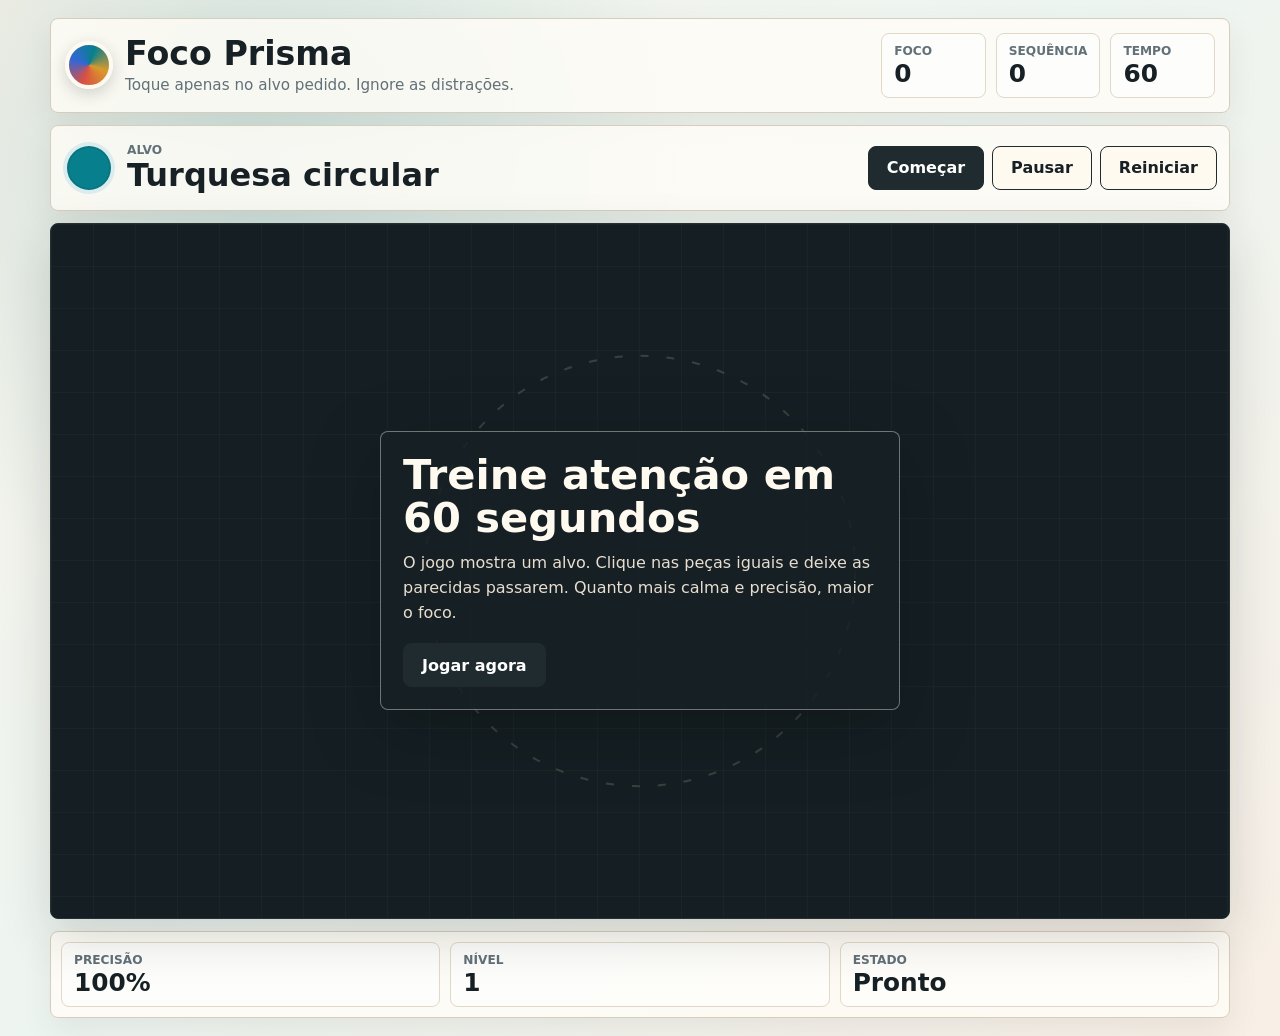
==== index.html @ f66d7e4d "Rename foco-prisma.html to index.html" ====
<!doctype html>
<html lang="pt">
  <head>
    <meta charset="utf-8" />
    <meta name="viewport" content="width=device-width, initial-scale=1" />
    <title>Foco Prisma</title>
    <link rel="stylesheet" href="./foco-prisma.css" />
  </head>
  <body>
    <main class="app" aria-label="Jogo Foco Prisma">
      <section class="hud" aria-label="Painel do jogo">
        <div class="brand">
          <span class="mark" aria-hidden="true"></span>
          <div>
            <h1>Foco Prisma</h1>
            <p>Toque apenas no alvo pedido. Ignore as distrações.</p>
          </div>
        </div>

        <div class="meters" aria-label="Indicadores">
          <div class="meter">
            <span>Foco</span>
            <strong id="score">0</strong>
          </div>
          <div class="meter">
            <span>Sequência</span>
            <strong id="streak">0</strong>
          </div>
          <div class="meter">
            <span>Tempo</span>
            <strong id="time">60</strong>
          </div>
        </div>
      </section>

      <section class="mission" aria-label="Missão atual">
        <div class="target-card">
          <span class="target-label">Alvo</span>
          <div class="target-symbol" id="targetSymbol" aria-hidden="true"></div>
          <strong id="targetText">Azul circular</strong>
        </div>
        <div class="controls">
          <button id="startBtn" type="button">Começar</button>
          <button id="pauseBtn" type="button" aria-pressed="false">Pausar</button>
          <button id="resetBtn" type="button">Reiniciar</button>
        </div>
      </section>

      <section class="stage-wrap" aria-label="Área de treino">
        <canvas id="game" width="1120" height="660"></canvas>
        <div class="overlay show" id="overlay">
          <div class="overlay-panel">
            <h2>Treine atenção em 60 segundos</h2>
            <p>O jogo mostra um alvo. Clique nas peças iguais e deixe as parecidas passarem. Quanto mais calma e precisão, maior o foco.</p>
            <button id="overlayStart" type="button">Jogar agora</button>
          </div>
        </div>
      </section>

      <section class="summary" aria-label="Resumo de desempenho">
        <div>
          <span>Precisão</span>
          <strong id="accuracy">100%</strong>
        </div>
        <div>
          <span>Nível</span>
          <strong id="level">1</strong>
        </div>
        <div>
          <span>Estado</span>
          <strong id="state">Pronto</strong>
        </div>
      </section>
    </main>

    <script src="./foco-prisma.js"></script>
  </body>
</html>
---- foco-prisma.css ----
:root {
  color-scheme: light;
  --ink: #172024;
  --muted: #627078;
  --paper: #f7f2e8;
  --panel: #fffdf7;
  --line: #d7cdbc;
  --teal: #087f8c;
  --red: #d94f45;
  --amber: #d99a2b;
  --blue: #3267d6;
  --green: #287f55;
  --shadow: 0 18px 50px rgba(34, 31, 24, 0.16);
}

* {
  box-sizing: border-box;
}

body {
  margin: 0;
  min-height: 100vh;
  color: var(--ink);
  font-family: Inter, ui-sans-serif, system-ui, -apple-system, BlinkMacSystemFont, "Segoe UI", sans-serif;
  background:
    radial-gradient(circle at 20% 15%, rgba(8, 127, 140, 0.16), transparent 28rem),
    linear-gradient(135deg, #f7f2e8 0%, #edf5f1 47%, #f8efe6 100%);
}

button {
  min-height: 44px;
  border: 1px solid #1f2b2f;
  border-radius: 8px;
  padding: 0 18px;
  color: #fff;
  background: #1f2b2f;
  font: inherit;
  font-weight: 800;
  cursor: pointer;
  transition: transform 140ms ease, background 140ms ease, box-shadow 140ms ease;
}

button:hover {
  transform: translateY(-1px);
  box-shadow: 0 8px 18px rgba(23, 32, 36, 0.18);
}

button:active {
  transform: translateY(0);
}

.app {
  width: min(1180px, calc(100vw - 28px));
  min-height: 100vh;
  margin: 0 auto;
  padding: 18px 0;
  display: grid;
  grid-template-rows: auto auto minmax(360px, 1fr) auto;
  gap: 12px;
}

.hud,
.mission,
.summary {
  background: rgba(255, 253, 247, 0.82);
  border: 1px solid var(--line);
  border-radius: 8px;
  box-shadow: 0 12px 30px rgba(63, 52, 37, 0.08);
}

.hud {
  min-height: 94px;
  padding: 14px;
  display: flex;
  align-items: center;
  justify-content: space-between;
  gap: 18px;
}

.brand {
  display: flex;
  align-items: center;
  gap: 12px;
  min-width: 220px;
}

.mark {
  width: 48px;
  height: 48px;
  flex: 0 0 auto;
  border-radius: 50%;
  background:
    conic-gradient(from 20deg, var(--teal), var(--amber), var(--red), var(--blue), var(--teal));
  border: 4px solid #fffaf0;
  box-shadow: 0 5px 16px rgba(23, 32, 36, 0.18);
}

h1,
h2,
p {
  margin: 0;
}

h1 {
  font-size: clamp(1.35rem, 2.6vw, 2.25rem);
  line-height: 1;
}

.brand p {
  margin-top: 5px;
  color: var(--muted);
  font-size: 0.95rem;
}

.meters,
.summary {
  display: grid;
  grid-template-columns: repeat(3, minmax(92px, 1fr));
  gap: 10px;
}

.meter,
.summary div {
  min-height: 62px;
  padding: 10px 12px;
  border: 1px solid #e1d8c8;
  border-radius: 8px;
  background: rgba(255, 255, 255, 0.62);
}

.meter span,
.summary span,
.target-label {
  display: block;
  color: var(--muted);
  font-size: 0.76rem;
  font-weight: 900;
  letter-spacing: 0;
  text-transform: uppercase;
}

.meter strong,
.summary strong {
  display: block;
  margin-top: 4px;
  font-size: 1.55rem;
  line-height: 1;
}

.mission {
  min-height: 86px;
  padding: 12px;
  display: flex;
  align-items: center;
  justify-content: space-between;
  gap: 14px;
}

.target-card {
  display: grid;
  grid-template-columns: auto 1fr;
  grid-template-rows: auto auto;
  column-gap: 12px;
  align-items: center;
}

.target-symbol {
  grid-row: 1 / 3;
  width: 52px;
  height: 52px;
  border-radius: 50%;
  background: var(--blue);
  border: 4px solid rgba(255, 255, 255, 0.85);
  box-shadow: inset 0 0 0 2px rgba(23, 32, 36, 0.1);
}

#targetText {
  font-size: clamp(1.25rem, 3vw, 2rem);
  line-height: 1.05;
}

.controls {
  display: flex;
  flex-wrap: wrap;
  justify-content: flex-end;
  gap: 8px;
}

#pauseBtn,
#resetBtn {
  color: var(--ink);
  background: #fffaf0;
}

.stage-wrap {
  position: relative;
  overflow: hidden;
  min-height: 360px;
  border: 1px solid #273035;
  border-radius: 8px;
  background:
    linear-gradient(rgba(255, 255, 255, 0.06) 1px, transparent 1px),
    linear-gradient(90deg, rgba(255, 255, 255, 0.06) 1px, transparent 1px),
    #182529;
  background-size: 42px 42px;
  box-shadow: var(--shadow);
}

canvas {
  display: block;
  width: 100%;
  height: 100%;
  min-height: 360px;
}

.overlay {
  position: absolute;
  inset: 0;
  display: none;
  place-items: center;
  padding: 18px;
  background: rgba(19, 28, 31, 0.58);
}

.overlay.show {
  display: grid;
}

.overlay-panel {
  width: min(520px, 100%);
  padding: 22px;
  border: 1px solid rgba(255, 255, 255, 0.38);
  border-radius: 8px;
  color: #fffaf0;
  background: rgba(23, 32, 36, 0.84);
  box-shadow: 0 20px 70px rgba(0, 0, 0, 0.25);
}

.overlay-panel h2 {
  font-size: clamp(1.55rem, 4vw, 2.6rem);
  line-height: 1.02;
}

.overlay-panel p {
  margin: 12px 0 18px;
  color: #e8ded0;
  line-height: 1.55;
}

.summary {
  min-height: 76px;
  padding: 10px;
}

@media (max-width: 760px) {
  .app {
    width: min(100vw - 16px, 1180px);
    padding: 8px 0;
    gap: 8px;
    grid-template-rows: auto auto 1fr auto;
  }

  .hud,
  .mission {
    align-items: stretch;
    flex-direction: column;
  }

  .meters,
  .summary {
    grid-template-columns: repeat(3, minmax(0, 1fr));
  }

  .meter,
  .summary div {
    padding: 8px;
  }

  .meter strong,
  .summary strong {
    font-size: 1.22rem;
  }

  .controls {
    display: grid;
    grid-template-columns: repeat(3, minmax(0, 1fr));
  }

  button {
    padding: 0 8px;
    font-size: 0.9rem;
  }

  .stage-wrap,
  canvas {
    min-height: 420px;
  }
}
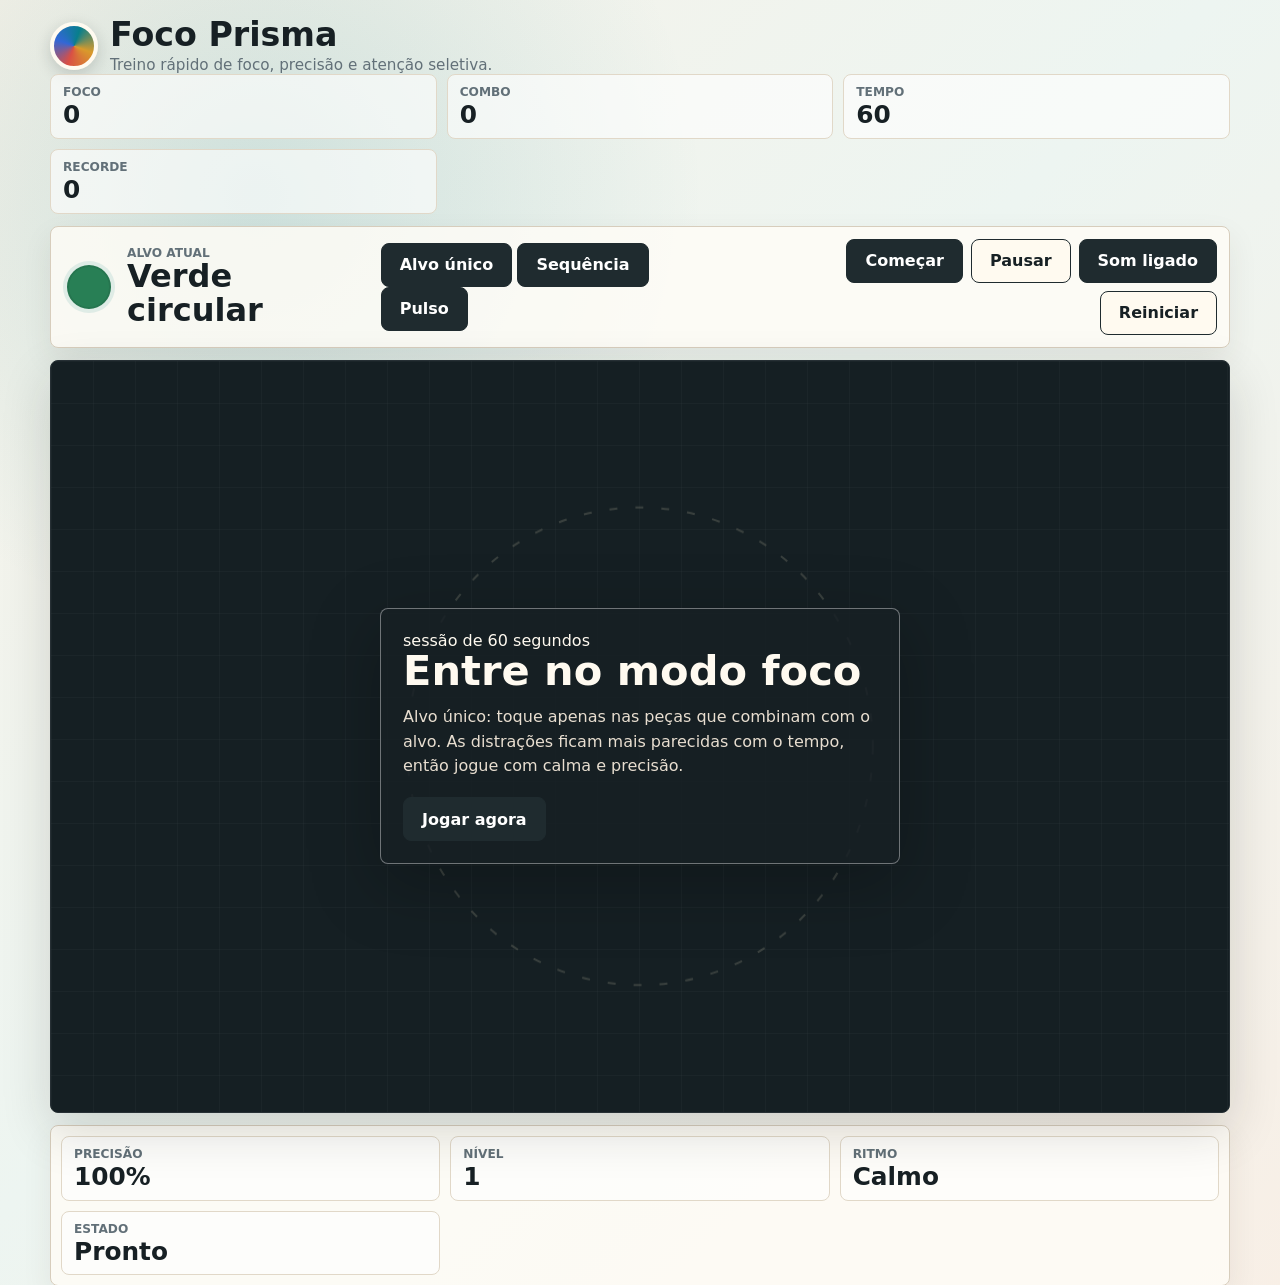
==== commit f35c9f4f: "Update index.html" ====
--- a/index.html
+++ b/index.html
@@ -2,57 +2,73 @@
 <html lang="pt">
   <head>
     <meta charset="utf-8" />
-    <meta name="viewport" content="width=device-width, initial-scale=1" />
+    <meta name="viewport" content="width=device-width, initial-scale=1, viewport-fit=cover" />
     <title>Foco Prisma</title>
     <link rel="stylesheet" href="./foco-prisma.css" />
   </head>
   <body>
     <main class="app" aria-label="Jogo Foco Prisma">
-      <section class="hud" aria-label="Painel do jogo">
+      <section class="topbar" aria-label="Painel principal">
         <div class="brand">
           <span class="mark" aria-hidden="true"></span>
           <div>
             <h1>Foco Prisma</h1>
-            <p>Toque apenas no alvo pedido. Ignore as distrações.</p>
+            <p>Treino rápido de foco, precisão e atenção seletiva.</p>
           </div>
         </div>
 
-        <div class="meters" aria-label="Indicadores">
-          <div class="meter">
+        <div class="meters" aria-label="Indicadores do jogo">
+          <div class="meter score">
             <span>Foco</span>
             <strong id="score">0</strong>
           </div>
           <div class="meter">
-            <span>Sequência</span>
+            <span>Combo</span>
             <strong id="streak">0</strong>
           </div>
           <div class="meter">
             <span>Tempo</span>
             <strong id="time">60</strong>
           </div>
+          <div class="meter">
+            <span>Recorde</span>
+            <strong id="best">0</strong>
+          </div>
         </div>
       </section>
 
-      <section class="mission" aria-label="Missão atual">
+      <section class="mission" aria-label="Missao atual">
         <div class="target-card">
-          <span class="target-label">Alvo</span>
+          <span class="target-label">Alvo atual</span>
           <div class="target-symbol" id="targetSymbol" aria-hidden="true"></div>
           <strong id="targetText">Azul circular</strong>
         </div>
-        <div class="controls">
-          <button id="startBtn" type="button">Começar</button>
+
+        <div class="mode-tabs" aria-label="Tipos de treino">
+          <button class="mode-btn active" type="button" data-mode="selective" aria-pressed="true">Alvo único</button>
+          <button class="mode-btn" type="button" data-mode="sequence" aria-pressed="false">Sequência</button>
+          <button class="mode-btn" type="button" data-mode="pulse" aria-pressed="false">Pulso</button>
+        </div>
+
+        <div class="controls" aria-label="Controlos">
+          <button id="startBtn" class="primary" type="button">Começar</button>
           <button id="pauseBtn" type="button" aria-pressed="false">Pausar</button>
+          <button id="soundBtn" type="button" aria-pressed="false">Som ligado</button>
           <button id="resetBtn" type="button">Reiniciar</button>
         </div>
       </section>
 
-      <section class="stage-wrap" aria-label="Área de treino">
+      <section class="stage-wrap" aria-label="Area de treino">
+        <div class="timebar" aria-hidden="true"><span id="timebarFill"></span></div>
         <canvas id="game" width="1120" height="660"></canvas>
+        <div class="feedback" id="feedback" aria-live="polite">Respire. Observe. Toque apenas no alvo.</div>
+
         <div class="overlay show" id="overlay">
           <div class="overlay-panel">
-            <h2>Treine atenção em 60 segundos</h2>
-            <p>O jogo mostra um alvo. Clique nas peças iguais e deixe as parecidas passarem. Quanto mais calma e precisão, maior o foco.</p>
-            <button id="overlayStart" type="button">Jogar agora</button>
+            <span class="eyebrow">sessão de 60 segundos</span>
+            <h2>Entre no modo foco</h2>
+            <p id="modeDescription">Alvo único: toque apenas nas peças que combinam com o alvo. As distrações ficam mais parecidas com o tempo, então jogue com calma e precisão.</p>
+            <button id="overlayStart" class="primary" type="button">Jogar agora</button>
           </div>
         </div>
       </section>
@@ -67,6 +83,10 @@
           <strong id="level">1</strong>
         </div>
         <div>
+          <span>Ritmo</span>
+          <strong id="tempo">Calmo</strong>
+        </div>
+        <div>
           <span>Estado</span>
           <strong id="state">Pronto</strong>
         </div>
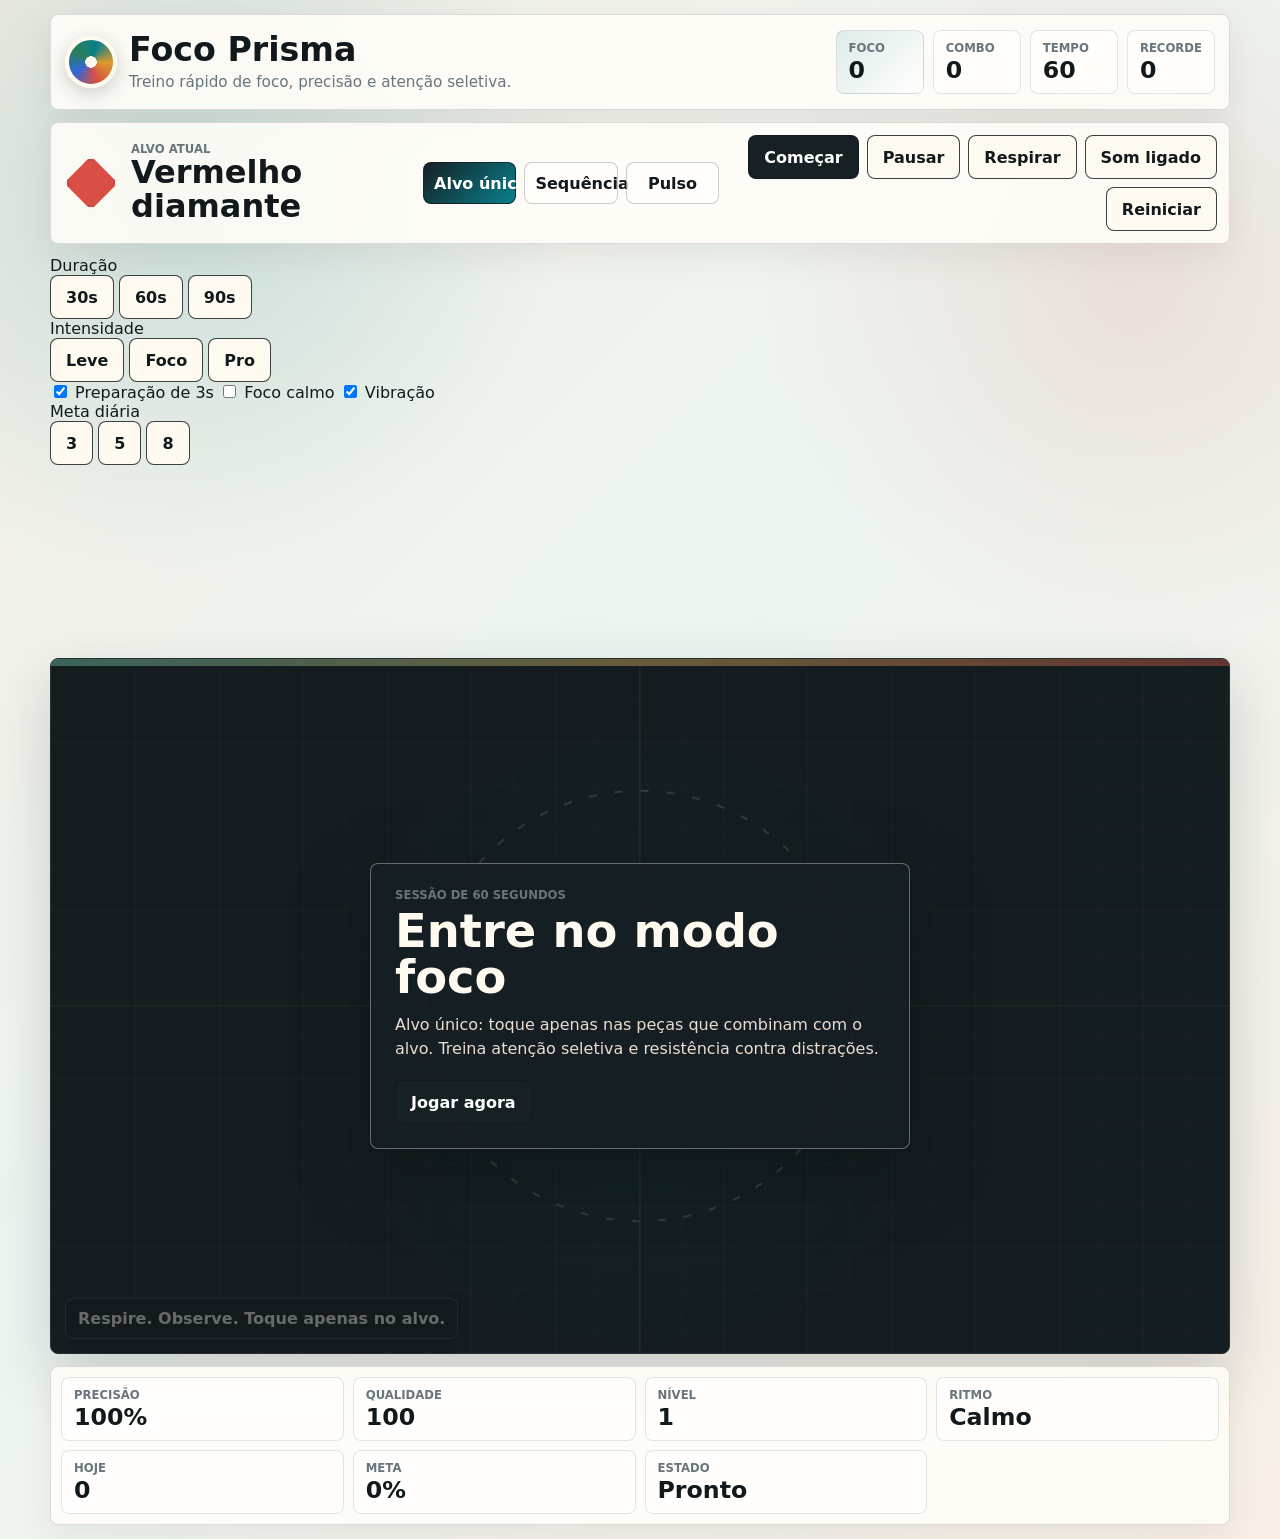
==== commit 4933ec9a: "Enhance control panel with new settings and buttons Added new controls and settings for duration, in" ====
--- a/index.html
+++ b/index.html
@@ -53,14 +53,61 @@
         <div class="controls" aria-label="Controlos">
           <button id="startBtn" class="primary" type="button">Começar</button>
           <button id="pauseBtn" type="button" aria-pressed="false">Pausar</button>
-          <button id="soundBtn" type="button" aria-pressed="false">Som ligado</button>
+          <button id="breathBtn" type="button">Respirar</button>
+          <button id="soundBtn" type="button" aria-pressed="true">Som ligado</button>
           <button id="resetBtn" type="button">Reiniciar</button>
+        </div>
+      </section>
+
+      <section class="settings" aria-label="Configuracoes do treino">
+        <div class="setting-group">
+          <span>Duração</span>
+          <div class="segmented" aria-label="Escolher tempo">
+            <button class="setting-btn" type="button" data-duration="30" aria-pressed="false">30s</button>
+            <button class="setting-btn active" type="button" data-duration="60" aria-pressed="true">60s</button>
+            <button class="setting-btn" type="button" data-duration="90" aria-pressed="false">90s</button>
+          </div>
+        </div>
+
+        <div class="setting-group">
+          <span>Intensidade</span>
+          <div class="segmented" aria-label="Escolher intensidade">
+            <button class="setting-btn" type="button" data-intensity="gentle" aria-pressed="false">Leve</button>
+            <button class="setting-btn active" type="button" data-intensity="normal" aria-pressed="true">Foco</button>
+            <button class="setting-btn" type="button" data-intensity="pro" aria-pressed="false">Pro</button>
+          </div>
+        </div>
+
+        <label class="switch">
+          <input id="prepToggle" type="checkbox" checked />
+          <span>Preparação de 3s</span>
+        </label>
+
+        <label class="switch">
+          <input id="calmToggle" type="checkbox" />
+          <span>Foco calmo</span>
+        </label>
+
+        <label class="switch">
+          <input id="hapticToggle" type="checkbox" checked />
+          <span>Vibração</span>
+        </label>
+
+        <div class="setting-group">
+          <span>Meta diária</span>
+          <div class="segmented" aria-label="Escolher meta diária">
+            <button class="setting-btn active" type="button" data-goal="3" aria-pressed="true">3</button>
+            <button class="setting-btn" type="button" data-goal="5" aria-pressed="false">5</button>
+            <button class="setting-btn" type="button" data-goal="8" aria-pressed="false">8</button>
+          </div>
         </div>
       </section>
 
       <section class="stage-wrap" aria-label="Area de treino">
         <div class="timebar" aria-hidden="true"><span id="timebarFill"></span></div>
-        <canvas id="game" width="1120" height="660"></canvas>
+        <canvas id="game" width="1120" height="660">
+          Jogo interativo de treino de foco. Toque nas peças que correspondem ao alvo indicado.
+        </canvas>
         <div class="feedback" id="feedback" aria-live="polite">Respire. Observe. Toque apenas no alvo.</div>
 
         <div class="overlay show" id="overlay">
@@ -79,12 +126,24 @@
           <strong id="accuracy">100%</strong>
         </div>
         <div>
+          <span>Qualidade</span>
+          <strong id="quality">100</strong>
+        </div>
+        <div>
           <span>Nível</span>
           <strong id="level">1</strong>
         </div>
         <div>
           <span>Ritmo</span>
           <strong id="tempo">Calmo</strong>
+        </div>
+        <div>
+          <span>Hoje</span>
+          <strong id="today">0</strong>
+        </div>
+        <div>
+          <span>Meta</span>
+          <strong id="goal">0%</strong>
         </div>
         <div>
           <span>Estado</span>
--- a/foco-prisma.css
+++ b/foco-prisma.css
@@ -1,16 +1,17 @@
 :root {
   color-scheme: light;
-  --ink: #172024;
-  --muted: #627078;
-  --paper: #f7f2e8;
-  --panel: #fffdf7;
-  --line: #d7cdbc;
+  --ink: #11191d;
+  --muted: #68757c;
+  --paper: #f5efe4;
+  --panel: rgba(255, 253, 247, 0.88);
+  --line: rgba(43, 54, 58, 0.16);
   --teal: #087f8c;
   --red: #d94f45;
   --amber: #d99a2b;
   --blue: #3267d6;
   --green: #287f55;
-  --shadow: 0 18px 50px rgba(34, 31, 24, 0.16);
+  --dark: #172125;
+  --shadow: 0 22px 60px rgba(29, 33, 31, 0.18);
 }
 
 * {
@@ -23,53 +24,62 @@
   color: var(--ink);
   font-family: Inter, ui-sans-serif, system-ui, -apple-system, BlinkMacSystemFont, "Segoe UI", sans-serif;
   background:
-    radial-gradient(circle at 20% 15%, rgba(8, 127, 140, 0.16), transparent 28rem),
-    linear-gradient(135deg, #f7f2e8 0%, #edf5f1 47%, #f8efe6 100%);
+    radial-gradient(circle at 14% 12%, rgba(8, 127, 140, 0.18), transparent 25rem),
+    radial-gradient(circle at 88% 18%, rgba(217, 79, 69, 0.13), transparent 23rem),
+    linear-gradient(135deg, #f5efe4 0%, #edf5f1 46%, #f8efe6 100%);
+  -webkit-tap-highlight-color: transparent;
 }
 
 button {
   min-height: 44px;
-  border: 1px solid #1f2b2f;
-  border-radius: 8px;
-  padding: 0 18px;
-  color: #fff;
-  background: #1f2b2f;
+  border: 1px solid rgba(17, 25, 29, 0.82);
+  border-radius: 8px;
+  padding: 0 15px;
+  color: var(--ink);
+  background: #fffaf0;
   font: inherit;
-  font-weight: 800;
+  font-weight: 850;
   cursor: pointer;
-  transition: transform 140ms ease, background 140ms ease, box-shadow 140ms ease;
+  white-space: nowrap;
+  transition: transform 140ms ease, box-shadow 140ms ease, background 140ms ease;
 }
 
 button:hover {
   transform: translateY(-1px);
-  box-shadow: 0 8px 18px rgba(23, 32, 36, 0.18);
+  box-shadow: 0 10px 22px rgba(23, 32, 36, 0.17);
 }
 
 button:active {
-  transform: translateY(0);
+  transform: translateY(0) scale(0.99);
+}
+
+.primary {
+  color: #fff;
+  background: #172125;
 }
 
 .app {
   width: min(1180px, calc(100vw - 28px));
   min-height: 100vh;
   margin: 0 auto;
-  padding: 18px 0;
+  padding: max(14px, env(safe-area-inset-top)) 0 max(14px, env(safe-area-inset-bottom));
   display: grid;
-  grid-template-rows: auto auto minmax(360px, 1fr) auto;
+  grid-template-rows: auto auto minmax(390px, 1fr) auto;
   gap: 12px;
 }
 
-.hud,
+.topbar,
 .mission,
 .summary {
-  background: rgba(255, 253, 247, 0.82);
+  background: var(--panel);
   border: 1px solid var(--line);
   border-radius: 8px;
-  box-shadow: 0 12px 30px rgba(63, 52, 37, 0.08);
-}
-
-.hud {
-  min-height: 94px;
+  box-shadow: 0 12px 34px rgba(63, 52, 37, 0.08);
+  backdrop-filter: blur(10px);
+}
+
+.topbar {
+  min-height: 96px;
   padding: 14px;
   display: flex;
   align-items: center;
@@ -81,18 +91,19 @@
   display: flex;
   align-items: center;
   gap: 12px;
-  min-width: 220px;
+  min-width: 228px;
 }
 
 .mark {
-  width: 48px;
-  height: 48px;
+  width: 52px;
+  height: 52px;
   flex: 0 0 auto;
   border-radius: 50%;
   background:
-    conic-gradient(from 20deg, var(--teal), var(--amber), var(--red), var(--blue), var(--teal));
+    radial-gradient(circle at 50% 50%, #fffaf0 0 18%, transparent 19%),
+    conic-gradient(from 20deg, var(--teal), var(--amber), var(--red), var(--blue), var(--green), var(--teal));
   border: 4px solid #fffaf0;
-  box-shadow: 0 5px 16px rgba(23, 32, 36, 0.18);
+  box-shadow: 0 5px 18px rgba(23, 32, 36, 0.2);
 }
 
 h1,
@@ -102,12 +113,12 @@
 }
 
 h1 {
-  font-size: clamp(1.35rem, 2.6vw, 2.25rem);
+  font-size: clamp(1.35rem, 2.6vw, 2.2rem);
   line-height: 1;
 }
 
 .brand p {
-  margin-top: 5px;
+  margin-top: 6px;
   color: var(--muted);
   font-size: 0.95rem;
 }
@@ -115,25 +126,30 @@
 .meters,
 .summary {
   display: grid;
-  grid-template-columns: repeat(3, minmax(92px, 1fr));
-  gap: 10px;
+  grid-template-columns: repeat(4, minmax(82px, 1fr));
+  gap: 9px;
 }
 
 .meter,
 .summary div {
-  min-height: 62px;
+  min-height: 64px;
   padding: 10px 12px;
-  border: 1px solid #e1d8c8;
-  border-radius: 8px;
-  background: rgba(255, 255, 255, 0.62);
+  border: 1px solid rgba(43, 54, 58, 0.13);
+  border-radius: 8px;
+  background: rgba(255, 255, 255, 0.64);
+}
+
+.meter.score {
+  background: linear-gradient(135deg, rgba(8, 127, 140, 0.13), rgba(255, 255, 255, 0.8));
 }
 
 .meter span,
 .summary span,
-.target-label {
+.target-label,
+.eyebrow {
   display: block;
   color: var(--muted);
-  font-size: 0.76rem;
+  font-size: 0.73rem;
   font-weight: 900;
   letter-spacing: 0;
   text-transform: uppercase;
@@ -143,12 +159,12 @@
 .summary strong {
   display: block;
   margin-top: 4px;
-  font-size: 1.55rem;
+  font-size: 1.48rem;
   line-height: 1;
 }
 
 .mission {
-  min-height: 86px;
+  min-height: 88px;
   padding: 12px;
   display: flex;
   align-items: center;
@@ -162,20 +178,45 @@
   grid-template-rows: auto auto;
   column-gap: 12px;
   align-items: center;
+  min-width: 230px;
+}
+
+.mode-tabs {
+  display: grid;
+  grid-template-columns: repeat(3, minmax(92px, 1fr));
+  gap: 8px;
+  flex: 1 1 360px;
+  max-width: 470px;
+}
+
+.mode-btn {
+  min-height: 42px;
+  padding: 0 10px;
+  border-color: rgba(17, 25, 29, 0.22);
+  color: var(--ink);
+  background: rgba(255, 255, 255, 0.58);
+}
+
+.mode-btn.active {
+  color: #fff;
+  background: linear-gradient(135deg, #172125, #087f8c);
+  border-color: rgba(17, 25, 29, 0.78);
 }
 
 .target-symbol {
   grid-row: 1 / 3;
-  width: 52px;
-  height: 52px;
+  width: 56px;
+  height: 56px;
   border-radius: 50%;
   background: var(--blue);
-  border: 4px solid rgba(255, 255, 255, 0.85);
-  box-shadow: inset 0 0 0 2px rgba(23, 32, 36, 0.1);
+  border: 4px solid rgba(255, 255, 255, 0.9);
+  box-shadow:
+    inset 0 0 0 2px rgba(23, 32, 36, 0.1),
+    0 8px 18px rgba(23, 32, 36, 0.17);
 }
 
 #targetText {
-  font-size: clamp(1.25rem, 3vw, 2rem);
+  font-size: clamp(1.24rem, 3vw, 2rem);
   line-height: 1.05;
 }
 
@@ -186,40 +227,87 @@
   gap: 8px;
 }
 
-#pauseBtn,
-#resetBtn {
-  color: var(--ink);
-  background: #fffaf0;
-}
-
 .stage-wrap {
   position: relative;
   overflow: hidden;
-  min-height: 360px;
+  min-height: 390px;
   border: 1px solid #273035;
   border-radius: 8px;
   background:
-    linear-gradient(rgba(255, 255, 255, 0.06) 1px, transparent 1px),
-    linear-gradient(90deg, rgba(255, 255, 255, 0.06) 1px, transparent 1px),
-    #182529;
-  background-size: 42px 42px;
+    linear-gradient(rgba(255, 255, 255, 0.05) 1px, transparent 1px),
+    linear-gradient(90deg, rgba(255, 255, 255, 0.05) 1px, transparent 1px),
+    radial-gradient(circle at 50% 55%, rgba(8, 127, 140, 0.22), transparent 20rem),
+    #172125;
+  background-size: 42px 42px, 42px 42px, auto, auto;
   box-shadow: var(--shadow);
+}
+
+.stage-wrap::after {
+  content: "";
+  position: absolute;
+  inset: 0;
+  pointer-events: none;
+  background: linear-gradient(90deg, transparent, rgba(255, 255, 255, 0.08), transparent);
+  transform: translateX(-100%);
+  animation: scan 4.8s linear infinite;
+}
+
+@keyframes scan {
+  to {
+    transform: translateX(100%);
+  }
+}
+
+.timebar {
+  position: absolute;
+  z-index: 3;
+  top: 0;
+  left: 0;
+  right: 0;
+  height: 7px;
+  background: rgba(255, 255, 255, 0.12);
+}
+
+.timebar span {
+  display: block;
+  width: 100%;
+  height: 100%;
+  background: linear-gradient(90deg, #7ee6c8, #ffd166, #ef6351);
+  transform-origin: left center;
+  transition: transform 180ms linear;
 }
 
 canvas {
   display: block;
   width: 100%;
   height: 100%;
-  min-height: 360px;
+  min-height: 390px;
+  touch-action: manipulation;
+}
+
+.feedback {
+  position: absolute;
+  z-index: 4;
+  left: 14px;
+  bottom: 14px;
+  max-width: min(520px, calc(100% - 28px));
+  padding: 10px 12px;
+  border: 1px solid rgba(255, 255, 255, 0.18);
+  border-radius: 8px;
+  color: #fffaf0;
+  background: rgba(17, 25, 29, 0.68);
+  font-weight: 750;
+  box-shadow: 0 14px 30px rgba(0, 0, 0, 0.2);
 }
 
 .overlay {
   position: absolute;
+  z-index: 5;
   inset: 0;
   display: none;
   place-items: center;
   padding: 18px;
-  background: rgba(19, 28, 31, 0.58);
+  background: rgba(19, 28, 31, 0.64);
 }
 
 .overlay.show {
@@ -227,23 +315,24 @@
 }
 
 .overlay-panel {
-  width: min(520px, 100%);
-  padding: 22px;
-  border: 1px solid rgba(255, 255, 255, 0.38);
+  width: min(540px, 100%);
+  padding: 24px;
+  border: 1px solid rgba(255, 255, 255, 0.35);
   border-radius: 8px;
   color: #fffaf0;
-  background: rgba(23, 32, 36, 0.84);
-  box-shadow: 0 20px 70px rgba(0, 0, 0, 0.25);
+  background: rgba(23, 32, 36, 0.9);
+  box-shadow: 0 24px 80px rgba(0, 0, 0, 0.28);
 }
 
 .overlay-panel h2 {
-  font-size: clamp(1.55rem, 4vw, 2.6rem);
-  line-height: 1.02;
+  margin-top: 6px;
+  font-size: clamp(1.7rem, 4vw, 2.9rem);
+  line-height: 1;
 }
 
 .overlay-panel p {
   margin: 12px 0 18px;
-  color: #e8ded0;
+  color: #e9ded0;
   line-height: 1.55;
 }
 
@@ -252,15 +341,25 @@
   padding: 10px;
 }
 
-@media (max-width: 760px) {
+.pulse {
+  animation: pulse 260ms ease;
+}
+
+@keyframes pulse {
+  50% {
+    transform: scale(1.06);
+  }
+}
+
+@media (max-width: 840px) {
   .app {
     width: min(100vw - 16px, 1180px);
-    padding: 8px 0;
+    padding-top: max(8px, env(safe-area-inset-top));
     gap: 8px;
     grid-template-rows: auto auto 1fr auto;
   }
 
-  .hud,
+  .topbar,
   .mission {
     align-items: stretch;
     flex-direction: column;
@@ -268,22 +367,27 @@
 
   .meters,
   .summary {
-    grid-template-columns: repeat(3, minmax(0, 1fr));
+    grid-template-columns: repeat(4, minmax(0, 1fr));
   }
 
   .meter,
   .summary div {
+    min-height: 58px;
     padding: 8px;
   }
 
   .meter strong,
   .summary strong {
-    font-size: 1.22rem;
+    font-size: 1.08rem;
   }
 
   .controls {
     display: grid;
-    grid-template-columns: repeat(3, minmax(0, 1fr));
+    grid-template-columns: repeat(2, minmax(0, 1fr));
+  }
+
+  .mode-tabs {
+    max-width: none;
   }
 
   button {
@@ -293,6 +397,25 @@
 
   .stage-wrap,
   canvas {
-    min-height: 420px;
-  }
-}
+    min-height: 430px;
+  }
+
+  .feedback {
+    font-size: 0.9rem;
+  }
+}
+
+@media (max-width: 430px) {
+  .meters,
+  .summary {
+    grid-template-columns: repeat(2, minmax(0, 1fr));
+  }
+
+  .mode-tabs {
+    grid-template-columns: 1fr;
+  }
+
+  .brand p {
+    font-size: 0.88rem;
+  }
+}
